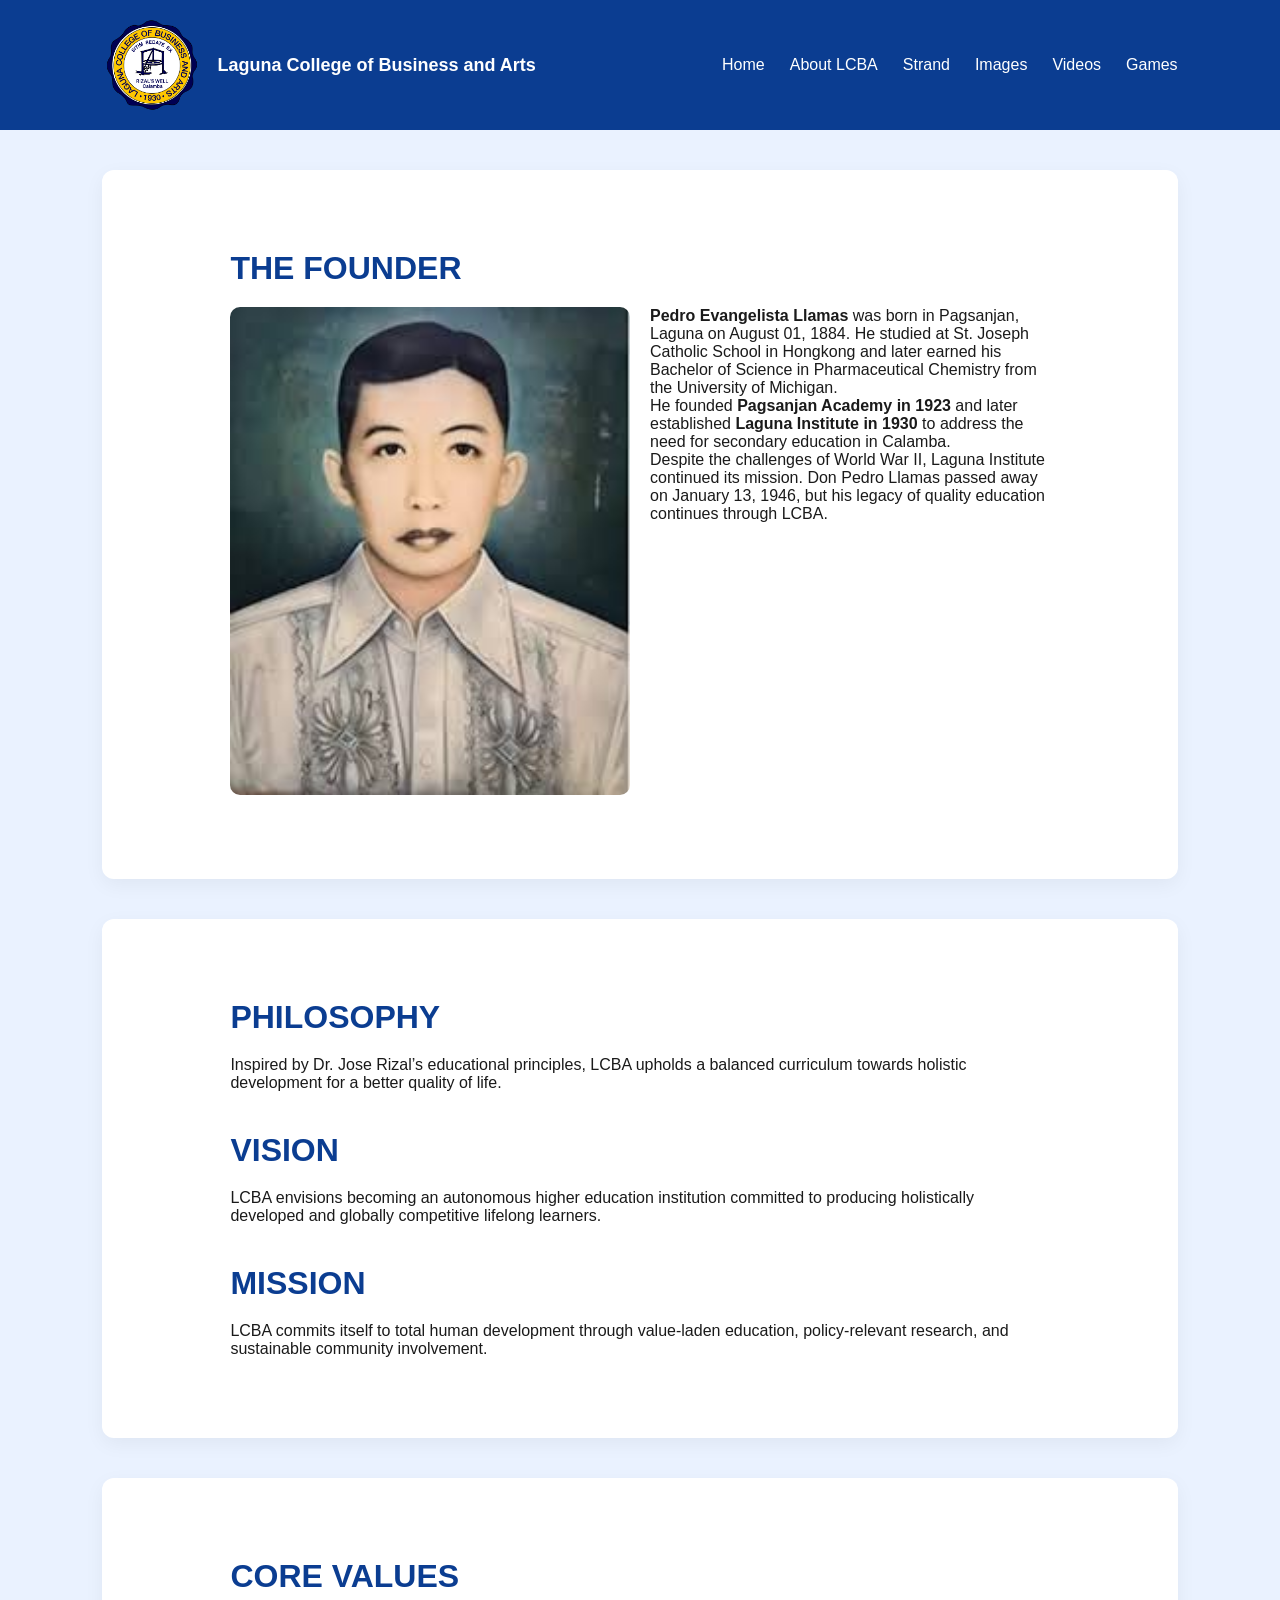
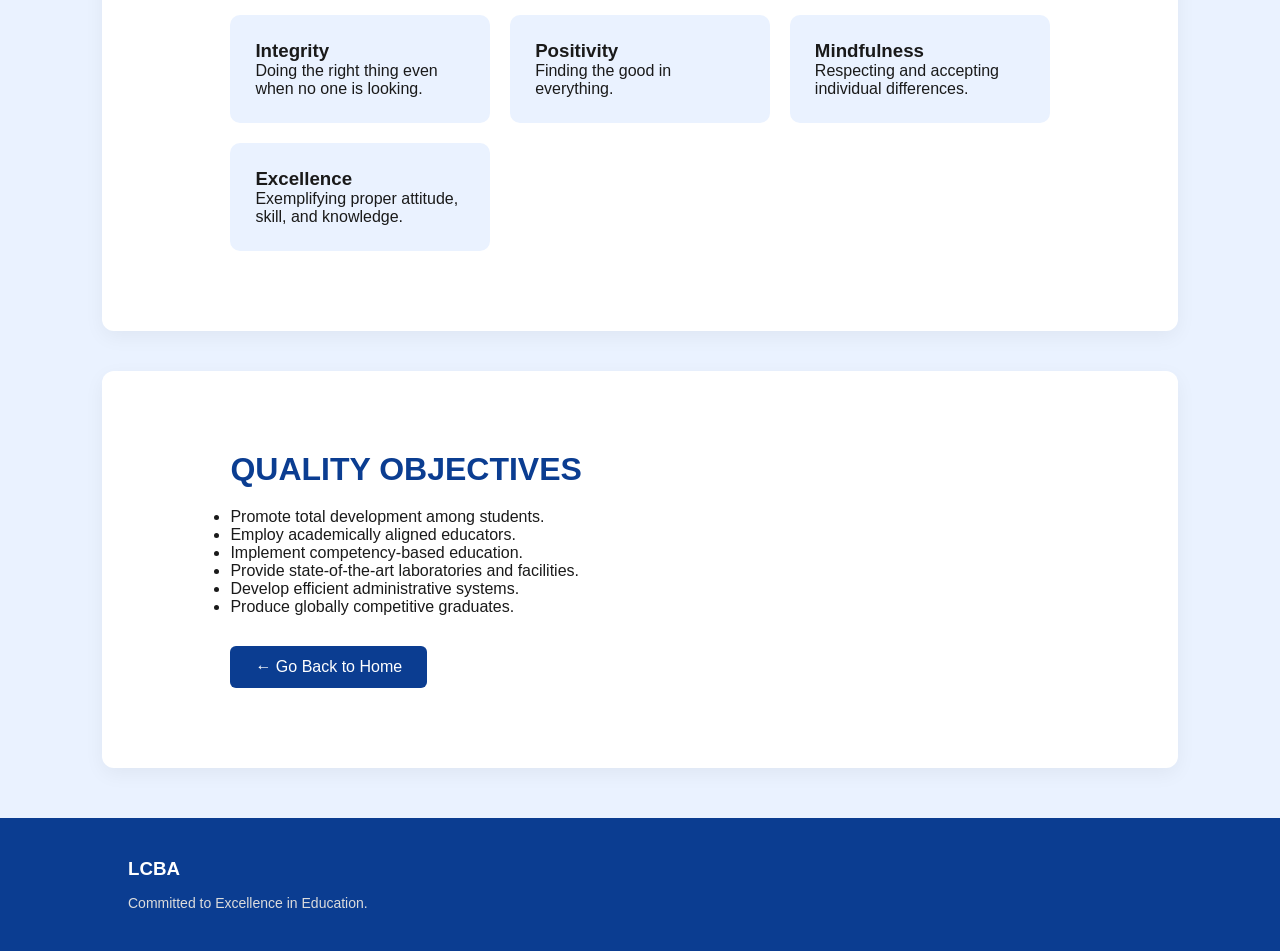
==== about-lcba.html @ e4d48664 "Add files via upload" ====
<!DOCTYPE html>
<html>
<head>
    <title>About LCBA</title>
    <link rel="stylesheet" href="style.css">
</head>
<body>

<header>
          <nav>
       <div class="logo-container">
    <img src="images/LCBA_Seal.png" alt="LCBA Logo" class="logo">
    <div class="logo-text">
        <h2>Laguna College of Business and Arts</h2>
    </div>
</div>
        <div class="menu-toggle" onclick="toggleMenu()">☰</div>
        <ul class="nav-links">
            <li><a href="index.html">Home</a></li>
            <li><a href="about-lcba.html">About LCBA</a></li>
            <li><a href="about-strand.html">Strand</a></li>
            <li><a href="image-gallery.html">Images</a></li>
            <li><a href="video-gallery.html">Videos</a></li>
            <li><a href="games.html">Games</a></li>
        </ul>
    </nav>
</header>

<section class="section">
    <h2>THE FOUNDER</h2>

    <div class="card-container">
        <div>
            <img src="images/founder.jpeg" alt="Founder Image" style="width:100%; border-radius:10px;">
        </div>
        <div>
            <p><strong>Pedro Evangelista Llamas</strong> was born in Pagsanjan, Laguna on August 01, 1884. He studied at St. Joseph Catholic School in Hongkong and later earned his Bachelor of Science in Pharmaceutical Chemistry from the University of Michigan.</p>

            <p>He founded <strong>Pagsanjan Academy in 1923</strong> and later established <strong>Laguna Institute in 1930</strong> to address the need for secondary education in Calamba.</p>

            <p>Despite the challenges of World War II, Laguna Institute continued its mission. Don Pedro Llamas passed away on January 13, 1946, but his legacy of quality education continues through LCBA.</p>
        </div>
    </div>
</section>

<section class="section">
    <h2>PHILOSOPHY</h2>
    <p>Inspired by Dr. Jose Rizal’s educational principles, LCBA upholds a balanced curriculum towards holistic development for a better quality of life.</p>

    <h2 style="margin-top:40px;">VISION</h2>
    <p>LCBA envisions becoming an autonomous higher education institution committed to producing holistically developed and globally competitive lifelong learners.</p>

    <h2 style="margin-top:40px;">MISSION</h2>
    <p>LCBA commits itself to total human development through value-laden education, policy-relevant research, and sustainable community involvement.</p>
</section>

<section class="section">
    <h2>CORE VALUES</h2>

    <div class="card-container">
        <div class="card">
            <h3>Integrity</h3>
            <p>Doing the right thing even when no one is looking.</p>
        </div>
        <div class="card">
            <h3>Positivity</h3>
            <p>Finding the good in everything.</p>
        </div>
        <div class="card">
            <h3>Mindfulness</h3>
            <p>Respecting and accepting individual differences.</p>
        </div>
        <div class="card">
            <h3>Excellence</h3>
            <p>Exemplifying proper attitude, skill, and knowledge.</p>
        </div>
    </div>
</section>

<section class="section">
    <h2>QUALITY OBJECTIVES</h2>
    <ul>
        <li>Promote total development among students.</li>
        <li>Employ academically aligned educators.</li>
        <li>Implement competency-based education.</li>
        <li>Provide state-of-the-art laboratories and facilities.</li>
        <li>Develop efficient administrative systems.</li>
        <li>Produce globally competitive graduates.</li>
    </ul>

    <a href="index.html" class="btn" style="margin-top:30px;">← Go Back to Home</a>
</section>

<footer>
    <div class="footer-container">
        <div>
            <h3>LCBA</h3>
            <p>Committed to Excellence in Education.</p>
        </div>
    </div>
</footer>

<script src="script.js"></script>
</body>
</html>
---- style.css ----
/* ===== LCBA PROFESSIONAL BLUE & WHITE THEME ===== */

:root {
    --primary-blue: #0b3d91;
    --secondary-blue: #1e5fd9;
    --light-blue: #eaf2ff;
    --white: #ffffff;
    --dark-text: #1a1a1a;
}

* {
    margin: 0;
    padding: 0;
    box-sizing: border-box;
    font-family: 'Segoe UI', sans-serif;
}

html {
    scroll-behavior: smooth;
}

body {
    background-color: var(--light-blue);
    color: var(--dark-text);
}

/* ===== NAVIGATION ===== */

header {
    background-color: var(--primary-blue);
    padding: 15px 8%;
    position: sticky;
    top: 0;
    z-index: 1000;
}

nav {
    display: flex;
    justify-content: space-between;
    align-items: center;
}

.nav-links {
    list-style: none;
    display: flex;
}

.nav-links li {
    margin-left: 25px;
}

.nav-links a {
    text-decoration: none;
    color: var(--white);
    font-weight: 500;
    transition: 0.3s;
}

.nav-links a:hover {
    color: #90c2ff;
}

.menu-toggle {
    display: none;
    font-size: 26px;
    color: white;
    cursor: pointer;
}

/* ===== HERO SECTION ===== */

.hero {
    display: flex;
    align-items: center;
    justify-content: space-between;
    padding: 80px 10%;
    background: linear-gradient(120deg, var(--white) 50%, var(--primary-blue) 50%);
}

.hero-text {
    flex: 1;
}

.hero-text h1 {
    font-size: 55px;
    color: var(--primary-blue);
}

.hero-text p {
    margin: 20px 0;
    font-size: 18px;
}

.btn {
    display: inline-block;
    padding: 12px 25px;
    background-color: var(--primary-blue);
    color: var(--white);
    text-decoration: none;
    border-radius: 6px;
    transition: 0.3s;
}

.btn:hover {
    background-color: var(--secondary-blue);
}

.hero img {
    flex: 1;
    max-width: 420px;
    border-radius: 12px;
    box-shadow: 0 10px 25px rgba(0,0,0,0.2);
}

/* ===== SECTIONS ===== */

.section {
    padding: 80px 10%;
    background-color: var(--white);
    margin: 40px 8%;
    border-radius: 12px;
    box-shadow: 0 6px 20px rgba(0,0,0,0.05);
}

.section h2 {
    margin-bottom: 20px;
    color: var(--primary-blue);
    font-size: 32px;
}

/* ===== CARDS ===== */

.card-container {
    display: grid;
    grid-template-columns: repeat(auto-fit, minmax(250px, 1fr));
    gap: 20px;
}

.card {
    background-color: var(--light-blue);
    padding: 25px;
    border-radius: 10px;
    transition: 0.3s;
}

.card:hover {
    transform: translateY(-5px);
}

/* ===== GALLERY ===== */

.gallery {
    display: grid;
    grid-template-columns: repeat(auto-fit, minmax(280px, 1fr));
    gap: 20px;
}

.gallery img, iframe {
    width: 100%;
    border-radius: 10px;
    transition: 0.3s;
}

.gallery img:hover {
    transform: scale(1.05);
}

/* ===== FOOTER ===== */

footer {
    background-color: var(--primary-blue);
    color: var(--white);
    padding: 40px 10%;
    margin-top: 50px;
}

.footer-container {
    display: grid;
    grid-template-columns: repeat(auto-fit, minmax(200px, 1fr));
    gap: 30px;
}

footer h3 {
    margin-bottom: 15px;
}

footer p, footer a {
    font-size: 14px;
    color: #dcdcdc;
    text-decoration: none;
}

footer a:hover {
    color: white;
}

/* ===== RESPONSIVE ===== */

@media (max-width: 768px) {

    .hero {
        flex-direction: column;
        text-align: center;
        background: var(--white);
    }

    .hero img {
        margin-top: 30px;
    }

    .nav-links {
        display: none;
        flex-direction: column;
        background-color: var(--primary-blue);
        position: absolute;
        right: 8%;
        top: 60px;
        padding: 20px;
        border-radius: 8px;
    }

    .nav-links.active {
        display: flex;
    }

    .menu-toggle {
        display: block;
    }
}

/* ===== SLIDESHOW ===== */

.slideshow-container {
  max-width: 700px;   /* resized */
  height: 350px;      /* fixed height */
  position: relative;
  margin: 30px auto;
  border-radius: 12px;
  overflow: hidden;
}

.mySlides img {
  width: 100%;
  height: 350px;      /* match container */
  object-fit: cover;  /* prevents stretching */
}

.mySlides {
  display: none;
}

.numbertext {
  color: white;
  font-size: 14px;
  padding: 8px 12px;
  position: absolute;
  top: 0;
  background-color: rgba(0,0,0,0.5);
  border-bottom-right-radius: 8px;
}

.text {
  color: white;
  font-size: 16px;
  padding: 10px;
  position: absolute;
  bottom: 0;
  width: 100%;
  text-align: center;
  background: rgba(11,61,145,0.7);
}

.dot {
  height: 14px;
  width: 14px;
  margin: 0 3px;
  background-color: #ccc;
  border-radius: 50%;
  display: inline-block;
  transition: 0.3s;
}

.dot.active {
  background-color: #0b3d91;
}

.fade {
  animation-name: fade;
  animation-duration: 1.5s;
}

@keyframes fade {
  from {opacity: .4}
  to {opacity: 1}
}

/* ===== GALLERY SLIDESHOW ===== */

.gallery-container {
  position: relative;
  max-width: 800px;
  margin: 40px auto;
}

.gallery-slide {
  display: none;
}

.gallery-slide img {
  width: 100%;
  height: 400px;
  object-fit: cover;
  border-radius: 12px;
}

/* Arrows */
.prev,
.next {
  cursor: pointer;
  position: absolute;
  top: 45%;
  padding: 12px;
  color: white;
  font-weight: bold;
  font-size: 22px;
  background-color: rgba(11,61,145,0.7);
  border-radius: 50%;
  user-select: none;
  transition: 0.3s;
}

.next {
  right: 10px;
}

.prev {
  left: 10px;
}

.prev:hover,
.next:hover {
  background-color: #0b3d91;
}

/* Caption */
.caption-container {
  text-align: center;
  background-color: #0b3d91;
  padding: 10px;
  color: white;
  border-radius: 0 0 12px 12px;
}

/* Thumbnail row */
.thumb-row {
  display: flex;
  justify-content: center;
  margin-top: 15px;
  flex-wrap: wrap;
}

.thumb-column {
  width: 100px;
  margin: 5px;
}

.thumb-column img {
  width: 100%;
  border-radius: 6px;
  cursor: pointer;
  opacity: 0.6;
  transition: 0.3s;
}

.thumb-column img:hover,
.active-thumb {
  opacity: 1;
  border: 2px solid #0b3d91;
}

/* ===== HORIZONTAL SCROLL GALLERY ===== */

.scroll-gallery-section {
  margin-top: 60px;
  text-align: center;
}

.scroll-container {
  overflow-x: auto;
  white-space: nowrap;
  padding: 20px;
  background-color: #f4f6fa;
  border-radius: 12px;
}

.scroll-container img {
  width: 350px;
  height: 230px;
  object-fit: cover;
  margin-right: 15px;
  border-radius: 10px;
  transition: 0.3s;
  cursor: pointer;
}

.scroll-container img:hover {
  transform: scale(1.05);
  box-shadow: 0 6px 15px rgba(0,0,0,0.2);
}

/* ===== LOGO STYLING ===== */

.logo-container {
  display: flex;
  align-items: center;
  gap: 15px;
}

.logo {
  width: 100px;      /* change size here */
  height: 100px;
  object-fit: contain;
}

.logo-text h2 {
    font-size: 18px;
    margin: 0;
    color: #ffffff; /* Change color if needed */
    font-weight: bold;
}

.site-title {
  font-size: 24px;
  font-weight: bold;
  color: white;
}

.video-section {
    text-align: center;
    padding: 60px 20px;
}

.section-subtitle {
    margin-bottom: 40px;
    color: #555;
    font-size: 16px;
}

.video-grid {
    display: grid;
    grid-template-columns: repeat(auto-fit, minmax(250px, 1fr));
    gap: 30px;
    max-width: 1100px;
    margin: 0 auto;
}

.video-card {
    background: #fff;
    border-radius: 10px;
    box-shadow: 0 4px 15px rgba(0,0,0,0.1);
    padding: 15px;
    transition: transform 0.3s ease;
}

.video-card:hover {
    transform: translateY(-5px);
}

.video-card video {
    width: 100%;
    border-radius: 8px;
}

.video-card h3 {
    margin-top: 15px;
    font-size: 16px;
    color: #333;
}

.back-btn {
    display: inline-block;
    margin-top: 40px;
}

.game-section {
    text-align: center;
    padding: 60px 20px;
}

.game-info {
    margin-bottom: 20px;
}

.ingredients {
    display: grid;
    grid-template-columns: repeat(auto-fit, minmax(120px, 1fr));
    gap: 15px;
    max-width: 600px;
    margin: 20px auto;
}

.ingredients button {
    padding: 10px;
    border: none;
    background-color: #0b3d91;
    color: white;
    border-radius: 5px;
    cursor: pointer;
}

.ingredients button:hover {
    background-color: var(--secondary-blue);
}

#result {
    font-weight: bold;
    margin-top: 20px;
}

.section {
    opacity: 0;
    transform: translateY(20px);
    animation: fadeUp 0.8s ease forwards;
}

@keyframes fadeUp {
    to {
        opacity: 1;
        transform: translateY(0);
    }
}
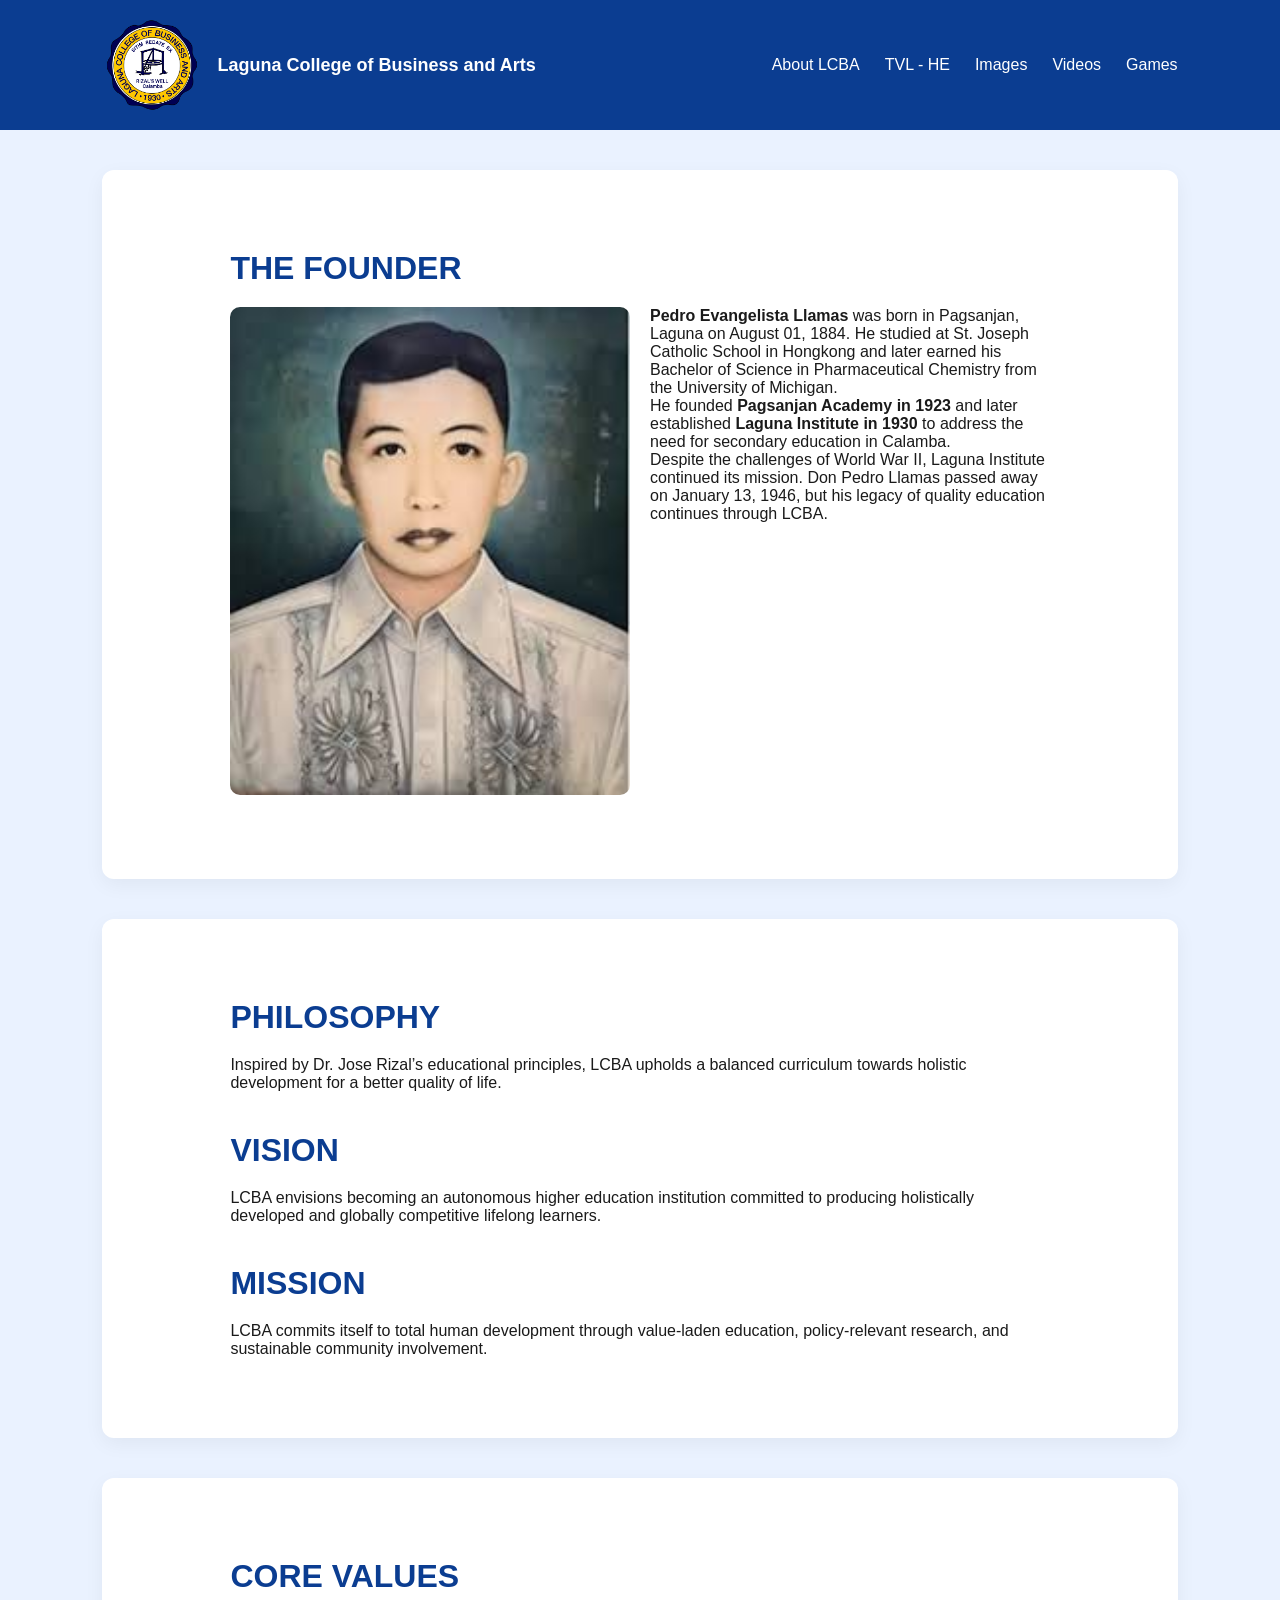
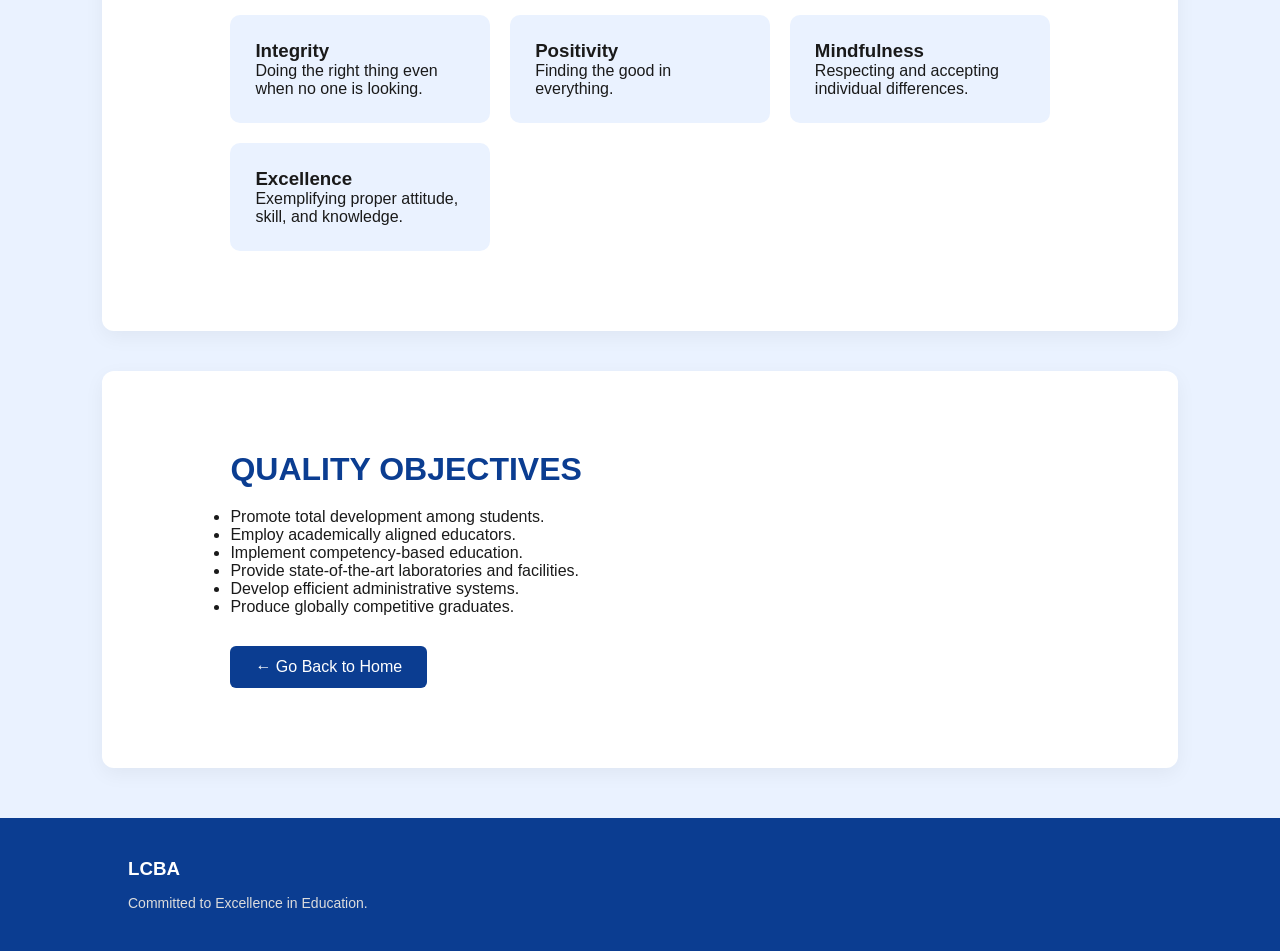
==== commit f6508f8d: "Fix HTML structure and navigation links" ====
--- a/about-lcba.html
+++ b/about-lcba.html
@@ -16,9 +16,8 @@
 </div>
         <div class="menu-toggle" onclick="toggleMenu()">☰</div>
         <ul class="nav-links">
-            <li><a href="index.html">Home</a></li>
             <li><a href="about-lcba.html">About LCBA</a></li>
-            <li><a href="about-strand.html">Strand</a></li>
+            <li><a href="about-strand.html">TVL - HE</a></li>
             <li><a href="image-gallery.html">Images</a></li>
             <li><a href="video-gallery.html">Videos</a></li>
             <li><a href="games.html">Games</a></li>
@@ -102,4 +101,4 @@
 
 <script src="script.js"></script>
 </body>
-</html>+</html>
